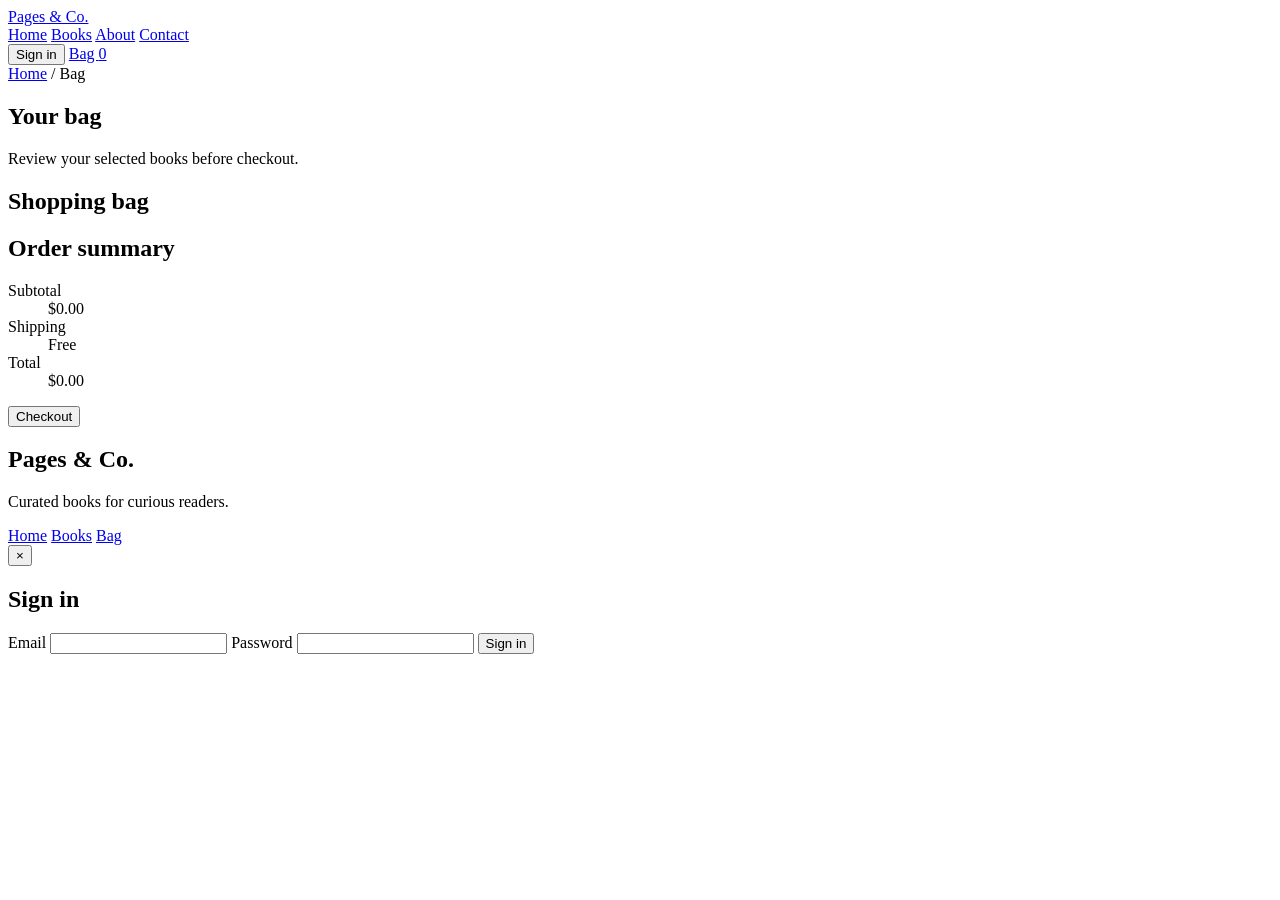
==== checkout.html @ 48914c80 "feat: add detail, checkout, and lists pages; remove bag and books pages," ====
<!DOCTYPE html>
<html lang="en">

<head>
    <meta charset="UTF-8" />
    <meta name="viewport" content="width=device-width, initial-scale=1.0" />
    <title>Pages & Co. | Bag</title>

    <link rel="stylesheet" href="./css/style.css" />
</head>

<body>
    <header class="site-header">
        <div class="container header-wrapper">
            <a href="./index.html" class="logo">Pages & Co.</a>

            <nav class="main-nav" aria-label="Main navigation">
                <a href="./index.html">Home</a>
                <a href="./list.html">Books</a>
                <a href="#">About</a>
                <a href="#">Contact</a>
            </nav>

            <div class="header-actions">
                <button type="button" class="signin-btn" data-open-login>Sign in</button>
                <a href="./checkout.html" class="bag-link">
                    Bag <span class="bag-count">0</span>
                </a>
            </div>
        </div>
    </header>

    <main>
        <section class="page-hero" aria-labelledby="bag-title">
            <div class="container">
                <nav class="breadcrumb" aria-label="Breadcrumb">
                    <a href="./index.html">Home</a>
                    <span>/</span>
                    <span>Bag</span>
                </nav>

                <h1 id="bag-title">Your bag</h1>
                <p>Review your selected books before checkout.</p>
            </div>
        </section>

        <section class="bag-section" aria-labelledby="bag-content-title">
            <div class="container bag-layout">
                <section class="bag-items" aria-labelledby="bag-content-title">
                    <h2 id="bag-content-title">Shopping bag</h2>

                    <div id="cartItems">
                        <!-- Cart items rendered by JavaScript -->
                    </div>
                </section>

                <aside class="order-summary" aria-labelledby="summary-title">
                    <h2 id="summary-title">Order summary</h2>

                    <dl>
                        <div>
                            <dt>Subtotal</dt>
                            <dd id="subtotal">$0.00</dd>
                        </div>

                        <div>
                            <dt>Shipping</dt>
                            <dd>Free</dd>
                        </div>

                        <div class="summary-total">
                            <dt>Total</dt>
                            <dd id="total">$0.00</dd>
                        </div>
                    </dl>

                    <button type="button" class="btn btn-primary checkout-btn" id="checkoutBtn">
                        Checkout
                    </button>
                </aside>
            </div>
        </section>
    </main>

    <footer class="site-footer">
        <div class="container footer-wrapper">
            <section>
                <h2 class="footer-title">Pages & Co.</h2>
                <p>Curated books for curious readers.</p>
            </section>

            <nav class="footer-nav" aria-label="Footer navigation">
                <a href="./index.html">Home</a>
                <a href="./list.html">Books</a>
                <a href="./checkout.html">Bag</a>
            </nav>
        </div>
    </footer>

    <aside class="login-modal" id="loginModal" aria-hidden="true">
        <div class="modal-overlay" data-close-login></div>

        <section class="modal-box" role="dialog" aria-modal="true" aria-labelledby="login-title">
            <button type="button" class="modal-close" data-close-login aria-label="Close login modal">
                ×
            </button>

            <h2 id="login-title">Sign in</h2>

            <form id="loginForm" class="login-form">
                <label for="loginEmail">Email</label>
                <input type="email" id="loginEmail" required />

                <label for="loginPassword">Password</label>
                <input type="password" id="loginPassword" required />

                <button type="submit" class="btn btn-primary">Sign in</button>
            </form>
        </section>
    </aside>

    <script src="./js/data/books.js"></script>
    <script src="./js/data/genres.js"></script>
    <script src="./js/data/users.js"></script>
    <script src="./js/components/login-modal.js"></script>
    <script src="./js/main.js"></script>
</body>

</html>
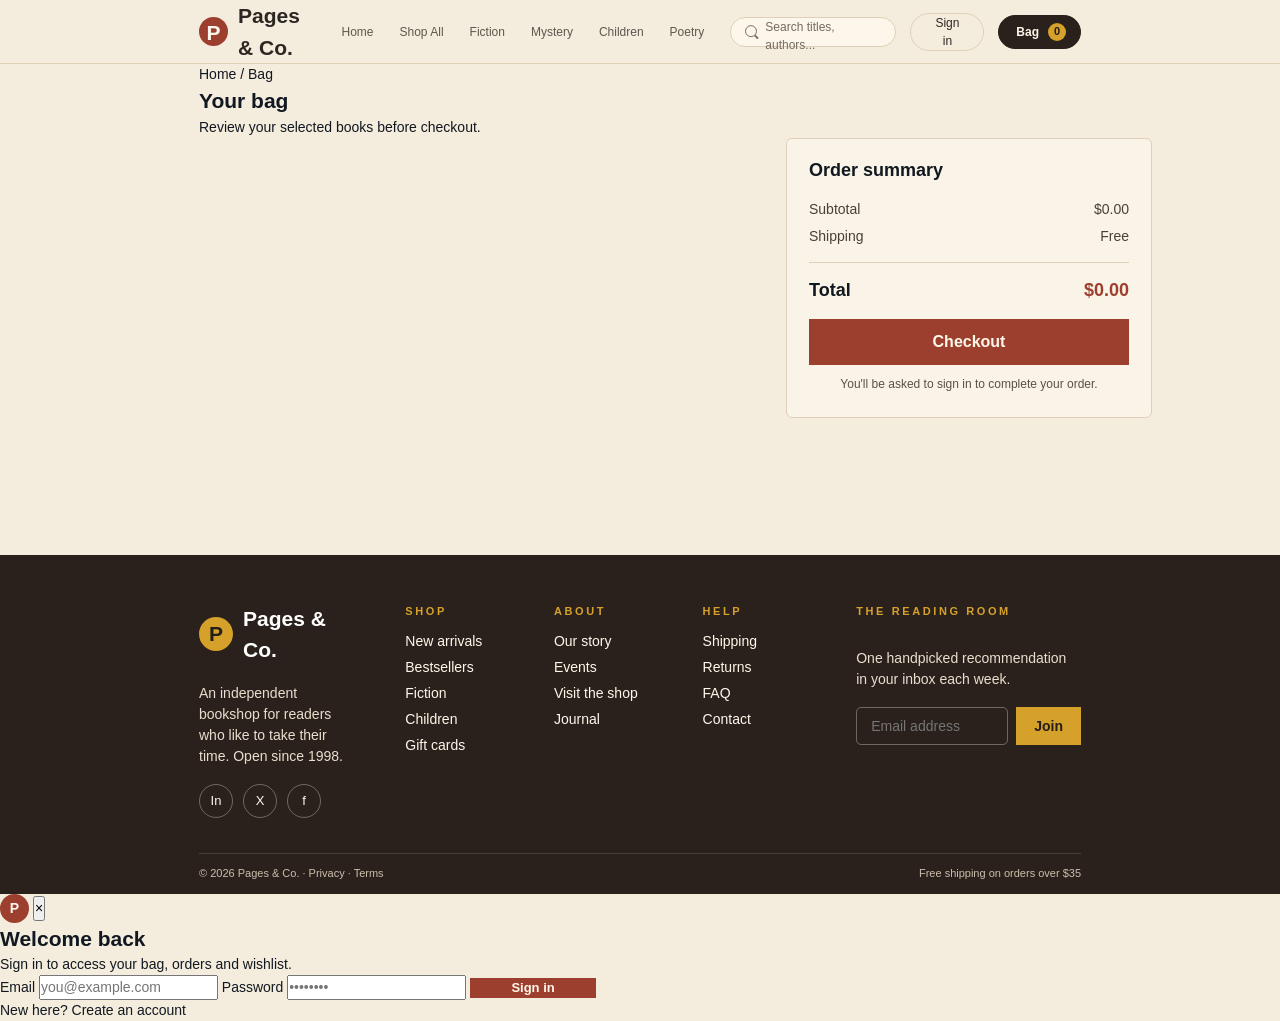
==== commit 450ffd4c: "feat: update navigation and footer structure; enhance accessibility and user experience across check" ====
--- a/checkout.html
+++ b/checkout.html
@@ -16,12 +16,17 @@
 
             <nav class="main-nav" aria-label="Main navigation">
                 <a href="./index.html">Home</a>
-                <a href="./list.html">Books</a>
-                <a href="#">About</a>
-                <a href="#">Contact</a>
+                <a href="./lists.html">Shop All</a>
+                <a href="./lists.html?genre=Fiction">Fiction</a>
+                <a href="./lists.html?genre=Mystery">Mystery</a>
+                <a href="./lists.html?genre=Children">Children</a>
+                <a href="./lists.html?genre=Poetry">Poetry</a>
             </nav>
 
             <div class="header-actions">
+                <button type="button" class="search-btn" aria-label="Search books">
+                    Search titles, authors...
+                </button>
                 <button type="button" class="signin-btn" data-open-login>Sign in</button>
                 <a href="./checkout.html" class="bag-link">
                     Bag <span class="bag-count">0</span>
@@ -77,6 +82,7 @@
                     <button type="button" class="btn btn-primary checkout-btn" id="checkoutBtn">
                         Checkout
                     </button>
+                    <p class="checkout-note">You'll be asked to sign in to complete your order.</p>
                 </aside>
             </div>
         </section>
@@ -84,16 +90,49 @@
 
     <footer class="site-footer">
         <div class="container footer-wrapper">
-            <section>
+            <section class="footer-brand">
                 <h2 class="footer-title">Pages & Co.</h2>
-                <p>Curated books for curious readers.</p>
+                <p>An independent bookshop for readers who like to take their time. Open since 1998.</p>
+                <div class="social-links"><a href="#">In</a><a href="#">X</a><a href="#">f</a></div>
             </section>
 
             <nav class="footer-nav" aria-label="Footer navigation">
-                <a href="./index.html">Home</a>
-                <a href="./list.html">Books</a>
-                <a href="./checkout.html">Bag</a>
+                <section>
+                    <h3>Shop</h3>
+                    <a href="./lists.html">New arrivals</a>
+                    <a href="./lists.html">Bestsellers</a>
+                    <a href="./lists.html?genre=Fiction">Fiction</a>
+                    <a href="./lists.html?genre=Children">Children</a>
+                    <a href="#">Gift cards</a>
+                </section>
+                <section>
+                    <h3>About</h3>
+                    <a href="#">Our story</a>
+                    <a href="#">Events</a>
+                    <a href="#">Visit the shop</a>
+                    <a href="#">Journal</a>
+                </section>
+                <section>
+                    <h3>Help</h3>
+                    <a href="#">Shipping</a>
+                    <a href="#">Returns</a>
+                    <a href="#">FAQ</a>
+                    <a href="#">Contact</a>
+                </section>
             </nav>
+
+            <section class="footer-newsletter">
+                <h3>The reading room</h3>
+                <p>One handpicked recommendation in your inbox each week.</p>
+                <form>
+                    <input type="email" placeholder="Email address">
+                    <button type="submit">Join</button>
+                </form>
+            </section>
+        </div>
+        <div class="container footer-bottom">
+            <span>© 2026 Pages & Co. · Privacy · Terms</span>
+            <span>Free shipping on orders over $35</span>
         </div>
     </footer>
 
@@ -105,17 +144,19 @@
                 ×
             </button>
 
-            <h2 id="login-title">Sign in</h2>
+            <h2 id="login-title">Welcome back</h2>
+            <p>Sign in to access your bag, orders and wishlist.</p>
 
             <form id="loginForm" class="login-form">
                 <label for="loginEmail">Email</label>
-                <input type="email" id="loginEmail" required />
+                <input type="email" id="loginEmail" placeholder="you@example.com" required />
 
                 <label for="loginPassword">Password</label>
-                <input type="password" id="loginPassword" required />
+                <input type="password" id="loginPassword" placeholder="••••••••" required />
 
                 <button type="submit" class="btn btn-primary">Sign in</button>
             </form>
+            <p class="modal-note">New here? <a href="#">Create an account</a></p>
         </section>
     </aside>
 
@@ -126,4 +167,4 @@
     <script src="./js/main.js"></script>
 </body>
 
-</html>+</html>
--- a/css/style.css
+++ b/css/style.css
@@ -0,0 +1,18 @@
+﻿@import url("./base/variables.css");
+@import url("./base/reset.css");
+
+@import url("./components/brand.css");
+@import url("./components/header.css");
+@import url("./components/controls.css");
+@import url("./components/button.css");
+@import url("./components/section.css");
+@import url("./components/book-card.css");
+@import url("./components/footer.css");
+@import url("./components/login-modal.css");
+
+@import url("./pages/home.css");
+@import url("./pages/list.css");
+@import url("./pages/detail.css");
+@import url("./pages/checkout.css");
+
+@import url("./responsive.css");
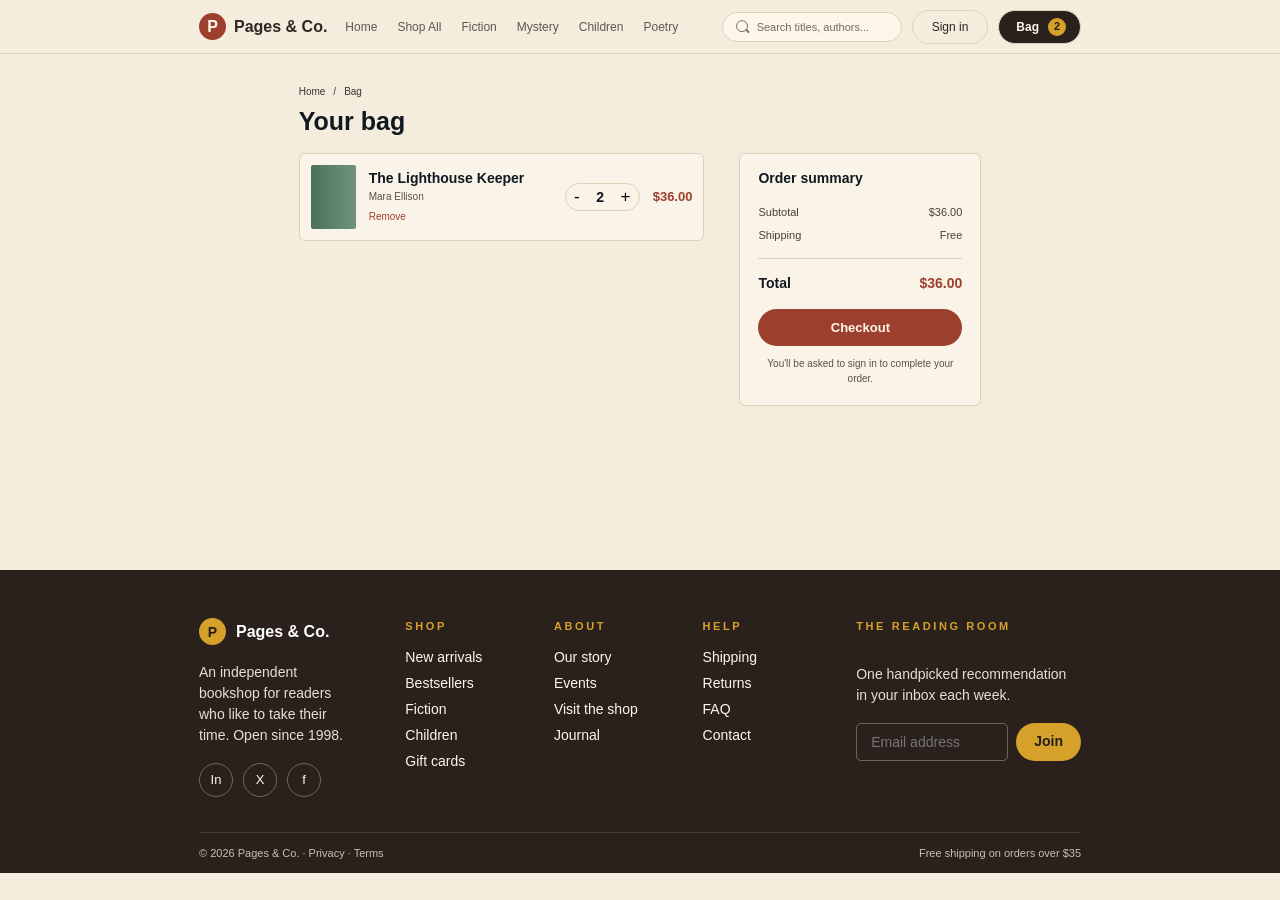
==== commit c4e760d1: "feat: enhance page structure and styles; improve responsiveness and accessibility across checkout, d" ====
--- a/checkout.html
+++ b/checkout.html
@@ -9,7 +9,7 @@
     <link rel="stylesheet" href="./css/style.css" />
 </head>
 
-<body>
+<body class="checkout-page">
     <header class="site-header">
         <div class="container header-wrapper">
             <a href="./index.html" class="logo">Pages & Co.</a>
@@ -45,7 +45,6 @@
                 </nav>
 
                 <h1 id="bag-title">Your bag</h1>
-                <p>Review your selected books before checkout.</p>
             </div>
         </section>
 
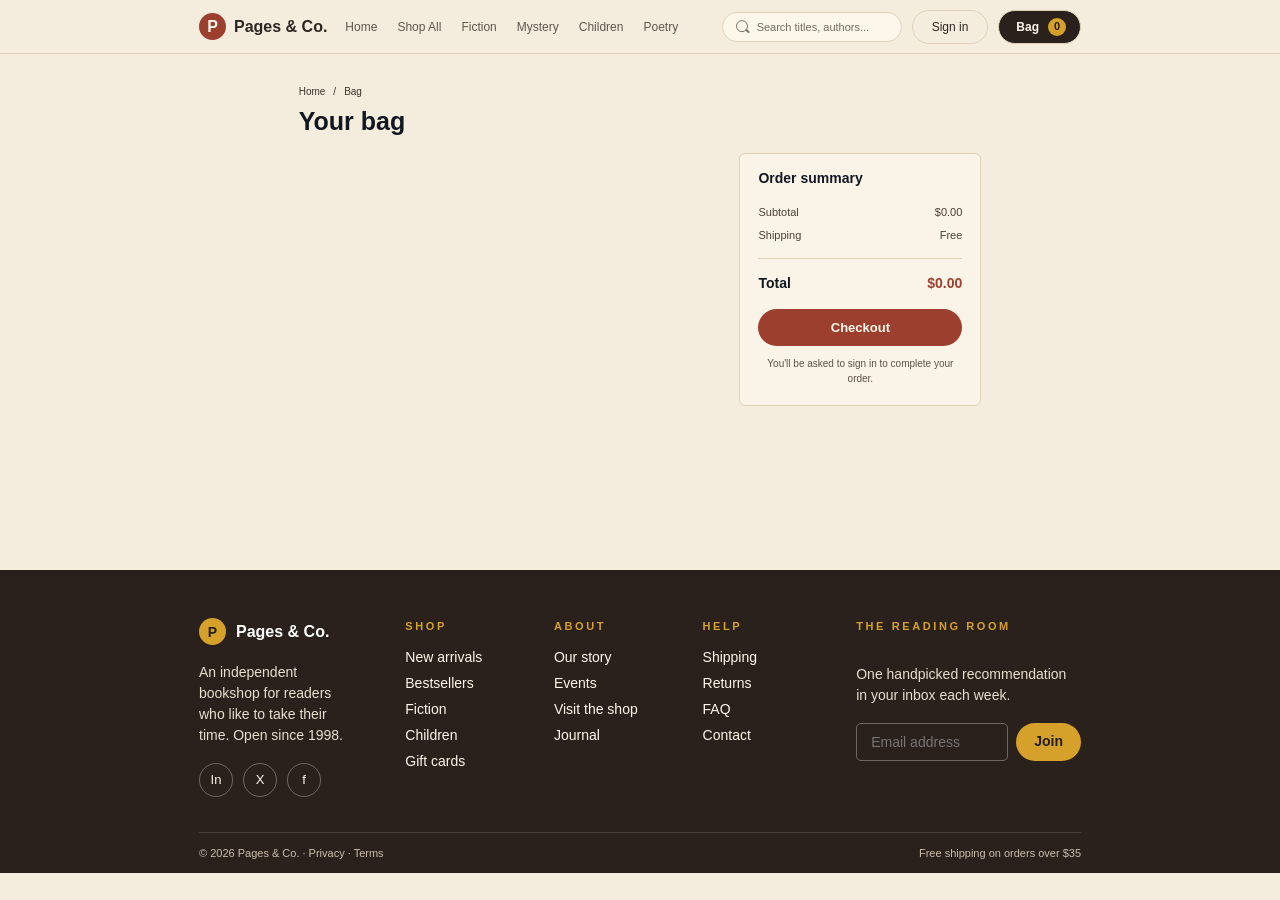
==== commit bed969d2: "feat: add core utility functions and cart state management" ====
--- a/checkout.html
+++ b/checkout.html
@@ -10,30 +10,7 @@
 </head>
 
 <body class="checkout-page">
-    <header class="site-header">
-        <div class="container header-wrapper">
-            <a href="./index.html" class="logo">Pages & Co.</a>
-
-            <nav class="main-nav" aria-label="Main navigation">
-                <a href="./index.html">Home</a>
-                <a href="./lists.html">Shop All</a>
-                <a href="./lists.html?genre=Fiction">Fiction</a>
-                <a href="./lists.html?genre=Mystery">Mystery</a>
-                <a href="./lists.html?genre=Children">Children</a>
-                <a href="./lists.html?genre=Poetry">Poetry</a>
-            </nav>
-
-            <div class="header-actions">
-                <button type="button" class="search-btn" aria-label="Search books">
-                    Search titles, authors...
-                </button>
-                <button type="button" class="signin-btn" data-open-login>Sign in</button>
-                <a href="./checkout.html" class="bag-link">
-                    Bag <span class="bag-count">0</span>
-                </a>
-            </div>
-        </div>
-    </header>
+    <header class="site-header" id="siteHeader"></header>
 
     <main>
         <section class="page-hero" aria-labelledby="bag-title">
@@ -87,82 +64,19 @@
         </section>
     </main>
 
-    <footer class="site-footer">
-        <div class="container footer-wrapper">
-            <section class="footer-brand">
-                <h2 class="footer-title">Pages & Co.</h2>
-                <p>An independent bookshop for readers who like to take their time. Open since 1998.</p>
-                <div class="social-links"><a href="#">In</a><a href="#">X</a><a href="#">f</a></div>
-            </section>
+    <footer class="site-footer" id="siteFooter"></footer>
 
-            <nav class="footer-nav" aria-label="Footer navigation">
-                <section>
-                    <h3>Shop</h3>
-                    <a href="./lists.html">New arrivals</a>
-                    <a href="./lists.html">Bestsellers</a>
-                    <a href="./lists.html?genre=Fiction">Fiction</a>
-                    <a href="./lists.html?genre=Children">Children</a>
-                    <a href="#">Gift cards</a>
-                </section>
-                <section>
-                    <h3>About</h3>
-                    <a href="#">Our story</a>
-                    <a href="#">Events</a>
-                    <a href="#">Visit the shop</a>
-                    <a href="#">Journal</a>
-                </section>
-                <section>
-                    <h3>Help</h3>
-                    <a href="#">Shipping</a>
-                    <a href="#">Returns</a>
-                    <a href="#">FAQ</a>
-                    <a href="#">Contact</a>
-                </section>
-            </nav>
-
-            <section class="footer-newsletter">
-                <h3>The reading room</h3>
-                <p>One handpicked recommendation in your inbox each week.</p>
-                <form>
-                    <input type="email" placeholder="Email address">
-                    <button type="submit">Join</button>
-                </form>
-            </section>
-        </div>
-        <div class="container footer-bottom">
-            <span>© 2026 Pages & Co. · Privacy · Terms</span>
-            <span>Free shipping on orders over $35</span>
-        </div>
-    </footer>
-
-    <aside class="login-modal" id="loginModal" aria-hidden="true">
-        <div class="modal-overlay" data-close-login></div>
-
-        <section class="modal-box" role="dialog" aria-modal="true" aria-labelledby="login-title">
-            <button type="button" class="modal-close" data-close-login aria-label="Close login modal">
-                ×
-            </button>
-
-            <h2 id="login-title">Welcome back</h2>
-            <p>Sign in to access your bag, orders and wishlist.</p>
-
-            <form id="loginForm" class="login-form">
-                <label for="loginEmail">Email</label>
-                <input type="email" id="loginEmail" placeholder="you@example.com" required />
-
-                <label for="loginPassword">Password</label>
-                <input type="password" id="loginPassword" placeholder="••••••••" required />
-
-                <button type="submit" class="btn btn-primary">Sign in</button>
-            </form>
-            <p class="modal-note">New here? <a href="#">Create an account</a></p>
-        </section>
-    </aside>
+    <aside class="login-modal" id="loginModal" aria-hidden="true"></aside>
 
     <script src="./js/data/books.js"></script>
     <script src="./js/data/genres.js"></script>
     <script src="./js/data/users.js"></script>
+    <script src="./js/components/site-header.js"></script>
+    <script src="./js/components/site-footer.js"></script>
     <script src="./js/components/login-modal.js"></script>
+    <script src="./js/core/utils.js"></script>
+    <script src="./js/core/cart-store.js"></script>
+    <script src="./js/pages/checkout-page.js"></script>
     <script src="./js/main.js"></script>
 </body>
 
